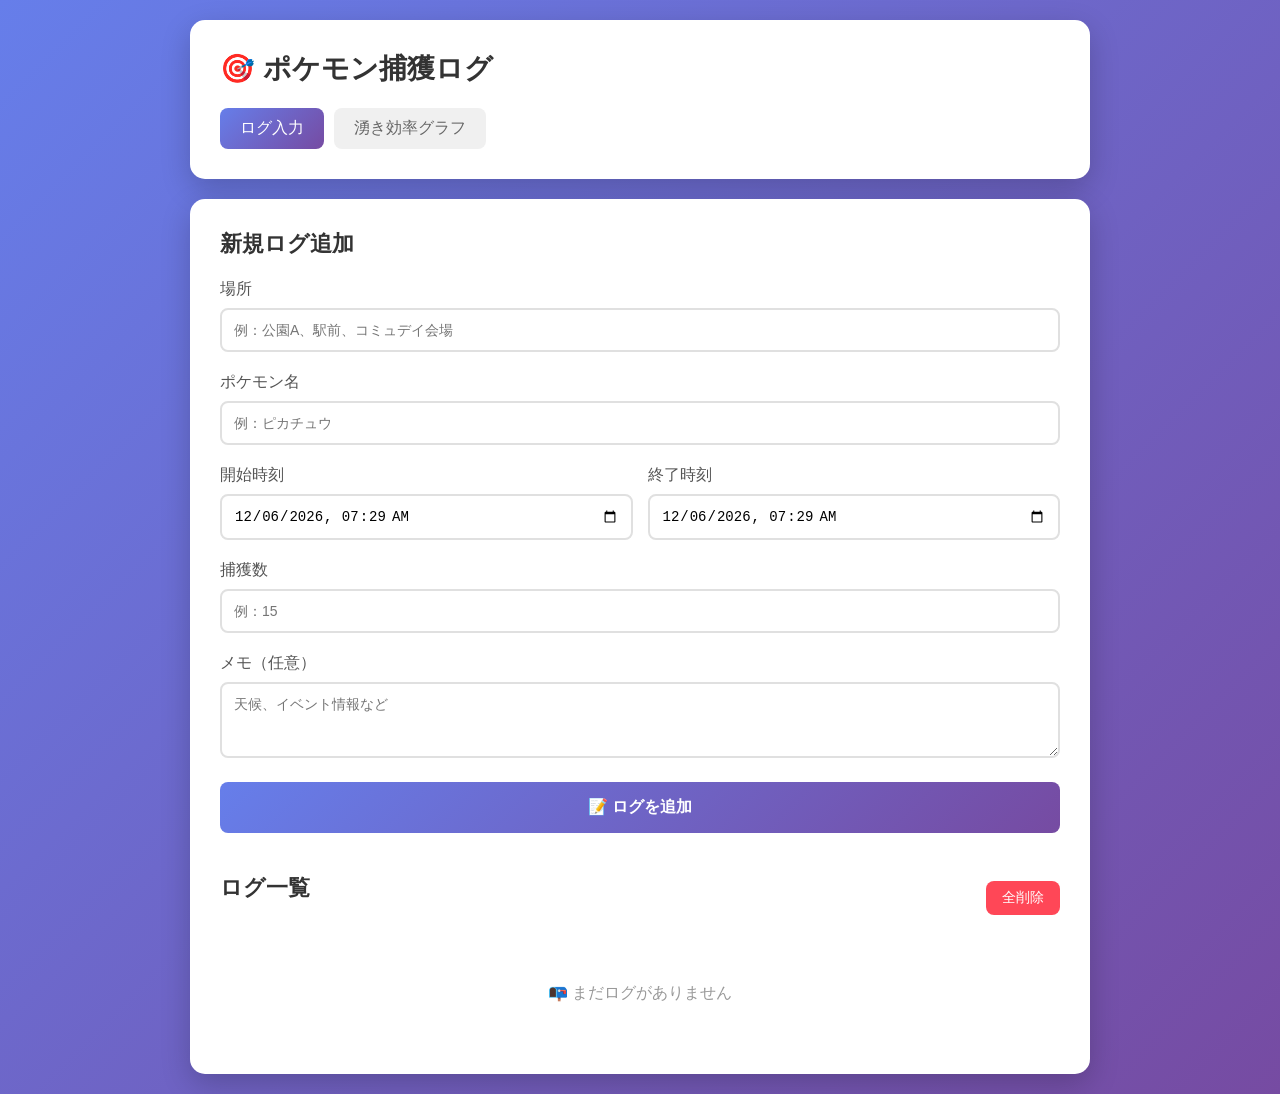
==== index.html @ 9d2aed6f "ポケモン捕獲ログ可視化アプリを実装 - Chart.jsを使った湧き効率グラフ機能 - 場所別/ポケモン別の1時間あたり捕獲数を可視化 - localStorage使用でサーバーレス動作 - コミュニ" ====
<!DOCTYPE html>
<html lang="ja">
<head>
    <meta charset="UTF-8">
    <meta name="viewport" content="width=device-width, initial-scale=1.0">
    <title>ポケモン捕獲ログ</title>
    <link rel="stylesheet" href="style.css">
</head>
<body>
    <div class="container">
        <header>
            <h1>🎯 ポケモン捕獲ログ</h1>
            <nav>
                <a href="index.html" class="active">ログ入力</a>
                <a href="efficiency.html">湧き効率グラフ</a>
            </nav>
        </header>

        <main>
            <section class="input-section">
                <h2>新規ログ追加</h2>
                <form id="catchForm">
                    <div class="form-group">
                        <label for="location">場所</label>
                        <input type="text" id="location" required placeholder="例：公園A、駅前、コミュデイ会場">
                    </div>

                    <div class="form-group">
                        <label for="pokemon">ポケモン名</label>
                        <input type="text" id="pokemon" required placeholder="例：ピカチュウ">
                    </div>

                    <div class="form-row">
                        <div class="form-group">
                            <label for="startTime">開始時刻</label>
                            <input type="datetime-local" id="startTime" required>
                        </div>

                        <div class="form-group">
                            <label for="endTime">終了時刻</label>
                            <input type="datetime-local" id="endTime" required>
                        </div>
                    </div>

                    <div class="form-group">
                        <label for="count">捕獲数</label>
                        <input type="number" id="count" required min="1" placeholder="例：15">
                    </div>

                    <div class="form-group">
                        <label for="memo">メモ（任意）</label>
                        <textarea id="memo" rows="3" placeholder="天候、イベント情報など"></textarea>
                    </div>

                    <button type="submit" class="btn-primary">📝 ログを追加</button>
                </form>
            </section>

            <section class="logs-section">
                <div class="section-header">
                    <h2>ログ一覧</h2>
                    <button id="clearAll" class="btn-danger">全削除</button>
                </div>
                <div id="logsList"></div>
            </section>
        </main>
    </div>

    <script src="app.js"></script>
</body>
</html>
---- style.css ----
* {
    margin: 0;
    padding: 0;
    box-sizing: border-box;
}

body {
    font-family: -apple-system, BlinkMacSystemFont, 'Segoe UI', 'Hiragino Sans', 'Hiragino Kaku Gothic ProN', Meiryo, sans-serif;
    background: linear-gradient(135deg, #667eea 0%, #764ba2 100%);
    min-height: 100vh;
    padding: 20px;
}

.container {
    max-width: 900px;
    margin: 0 auto;
}

header {
    background: white;
    border-radius: 15px;
    padding: 30px;
    margin-bottom: 20px;
    box-shadow: 0 10px 30px rgba(0, 0, 0, 0.2);
}

header h1 {
    color: #333;
    margin-bottom: 20px;
    font-size: 28px;
}

nav {
    display: flex;
    gap: 10px;
}

nav a {
    padding: 10px 20px;
    background: #f0f0f0;
    color: #666;
    text-decoration: none;
    border-radius: 8px;
    transition: all 0.3s;
    font-weight: 500;
}

nav a:hover {
    background: #e0e0e0;
}

nav a.active {
    background: linear-gradient(135deg, #667eea 0%, #764ba2 100%);
    color: white;
}

main {
    background: white;
    border-radius: 15px;
    padding: 30px;
    box-shadow: 0 10px 30px rgba(0, 0, 0, 0.2);
}

.input-section {
    margin-bottom: 40px;
}

h2 {
    color: #333;
    margin-bottom: 20px;
    font-size: 22px;
}

.form-group {
    margin-bottom: 20px;
}

.form-row {
    display: grid;
    grid-template-columns: 1fr 1fr;
    gap: 15px;
}

label {
    display: block;
    margin-bottom: 8px;
    color: #555;
    font-weight: 500;
}

input, textarea {
    width: 100%;
    padding: 12px;
    border: 2px solid #e0e0e0;
    border-radius: 8px;
    font-size: 14px;
    transition: border-color 0.3s;
}

input:focus, textarea:focus {
    outline: none;
    border-color: #667eea;
}

.btn-primary {
    width: 100%;
    padding: 15px;
    background: linear-gradient(135deg, #667eea 0%, #764ba2 100%);
    color: white;
    border: none;
    border-radius: 8px;
    font-size: 16px;
    font-weight: 600;
    cursor: pointer;
    transition: transform 0.2s;
}

.btn-primary:hover {
    transform: translateY(-2px);
}

.btn-primary:active {
    transform: translateY(0);
}

.section-header {
    display: flex;
    justify-content: space-between;
    align-items: center;
    margin-bottom: 20px;
}

.btn-danger {
    padding: 8px 16px;
    background: #ff4757;
    color: white;
    border: none;
    border-radius: 8px;
    font-size: 14px;
    cursor: pointer;
    transition: background 0.3s;
}

.btn-danger:hover {
    background: #ee5a6f;
}

#logsList {
    display: flex;
    flex-direction: column;
    gap: 15px;
}

.log-item {
    background: #f8f9fa;
    padding: 20px;
    border-radius: 10px;
    border-left: 4px solid #667eea;
    position: relative;
}

.log-header {
    display: flex;
    justify-content: space-between;
    align-items: start;
    margin-bottom: 10px;
}

.log-title {
    font-size: 18px;
    font-weight: 600;
    color: #333;
}

.log-efficiency {
    background: linear-gradient(135deg, #667eea 0%, #764ba2 100%);
    color: white;
    padding: 6px 12px;
    border-radius: 20px;
    font-size: 14px;
    font-weight: 600;
}

.log-details {
    display: grid;
    grid-template-columns: repeat(auto-fit, minmax(200px, 1fr));
    gap: 10px;
    margin-bottom: 10px;
}

.log-detail {
    color: #666;
    font-size: 14px;
}

.log-detail strong {
    color: #333;
}

.log-memo {
    background: white;
    padding: 10px;
    border-radius: 6px;
    color: #666;
    font-size: 14px;
    margin-top: 10px;
}

.btn-delete {
    position: absolute;
    top: 15px;
    right: 15px;
    background: #ff4757;
    color: white;
    border: none;
    padding: 6px 12px;
    border-radius: 6px;
    cursor: pointer;
    font-size: 12px;
    transition: background 0.3s;
}

.btn-delete:hover {
    background: #ee5a6f;
}

.empty-state {
    text-align: center;
    padding: 40px;
    color: #999;
}

/* グラフページ用 */
.chart-container {
    background: white;
    padding: 20px;
    border-radius: 10px;
    margin-bottom: 20px;
}

.chart-wrapper {
    position: relative;
    height: 400px;
}

.stats-grid {
    display: grid;
    grid-template-columns: repeat(auto-fit, minmax(200px, 1fr));
    gap: 20px;
    margin-bottom: 30px;
}

.stat-card {
    background: linear-gradient(135deg, #667eea 0%, #764ba2 100%);
    color: white;
    padding: 25px;
    border-radius: 10px;
    text-align: center;
}

.stat-value {
    font-size: 36px;
    font-weight: 700;
    margin-bottom: 5px;
}

.stat-label {
    font-size: 14px;
    opacity: 0.9;
}

@media (max-width: 768px) {
    .form-row {
        grid-template-columns: 1fr;
    }

    .section-header {
        flex-direction: column;
        align-items: stretch;
        gap: 10px;
    }

    .btn-danger {
        width: 100%;
    }
}
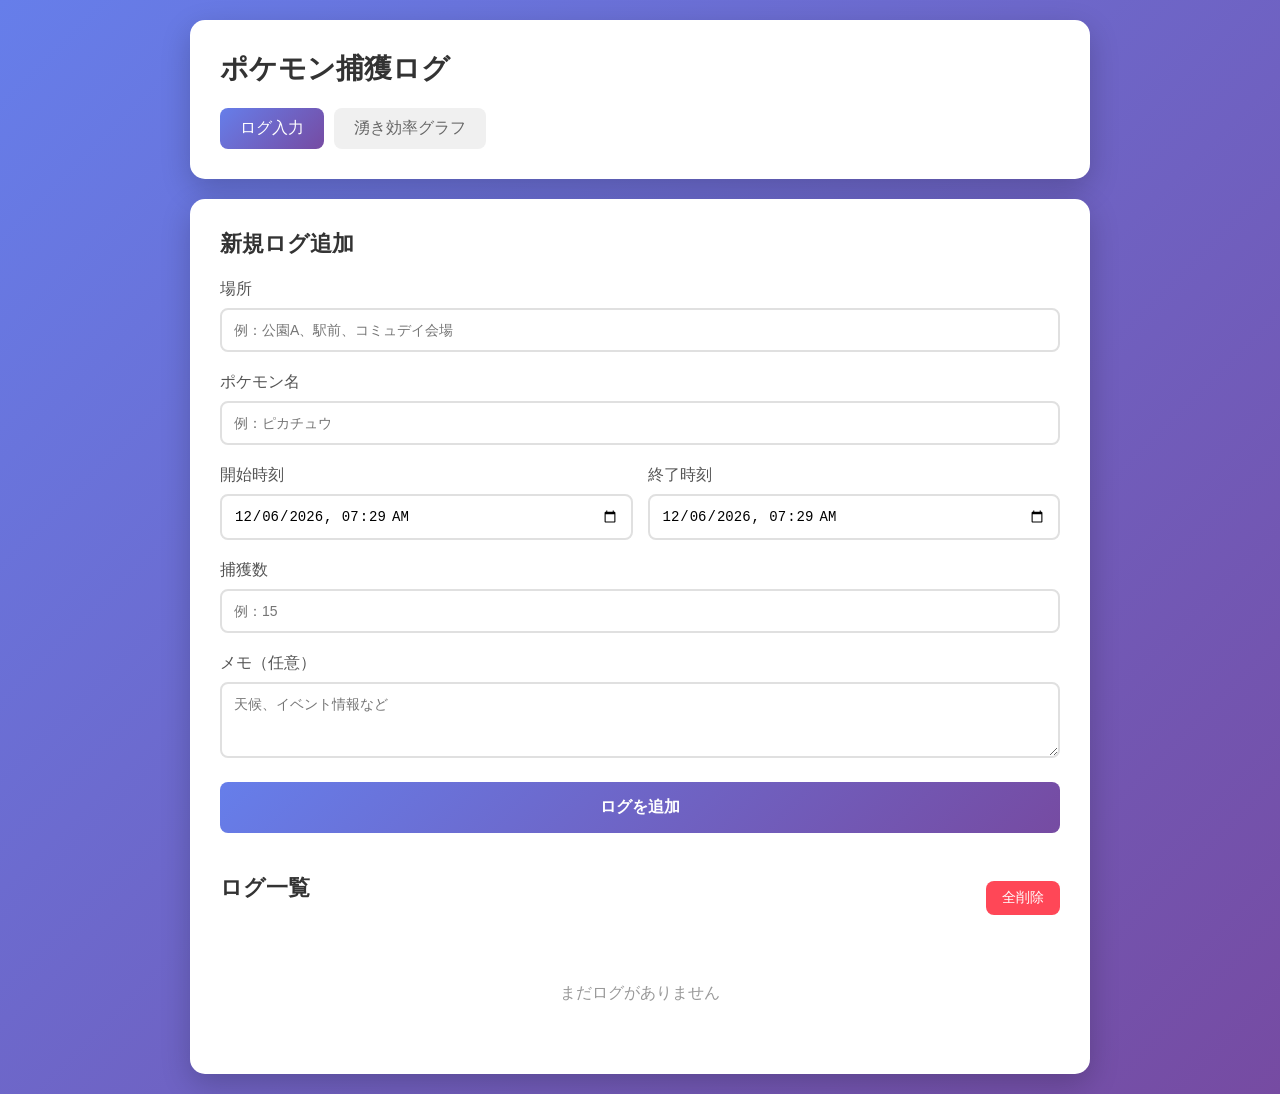
==== commit b1c1fcf7: "Delete picture" ====
--- a/index.html
+++ b/index.html
@@ -9,7 +9,7 @@
 <body>
     <div class="container">
         <header>
-            <h1>🎯 ポケモン捕獲ログ</h1>
+            <h1>ポケモン捕獲ログ</h1>
             <nav>
                 <a href="index.html" class="active">ログ入力</a>
                 <a href="efficiency.html">湧き効率グラフ</a>
@@ -52,7 +52,7 @@
                         <textarea id="memo" rows="3" placeholder="天候、イベント情報など"></textarea>
                     </div>
 
-                    <button type="submit" class="btn-primary">📝 ログを追加</button>
+                    <button type="submit" class="btn-primary">ログを追加</button>
                 </form>
             </section>
 
